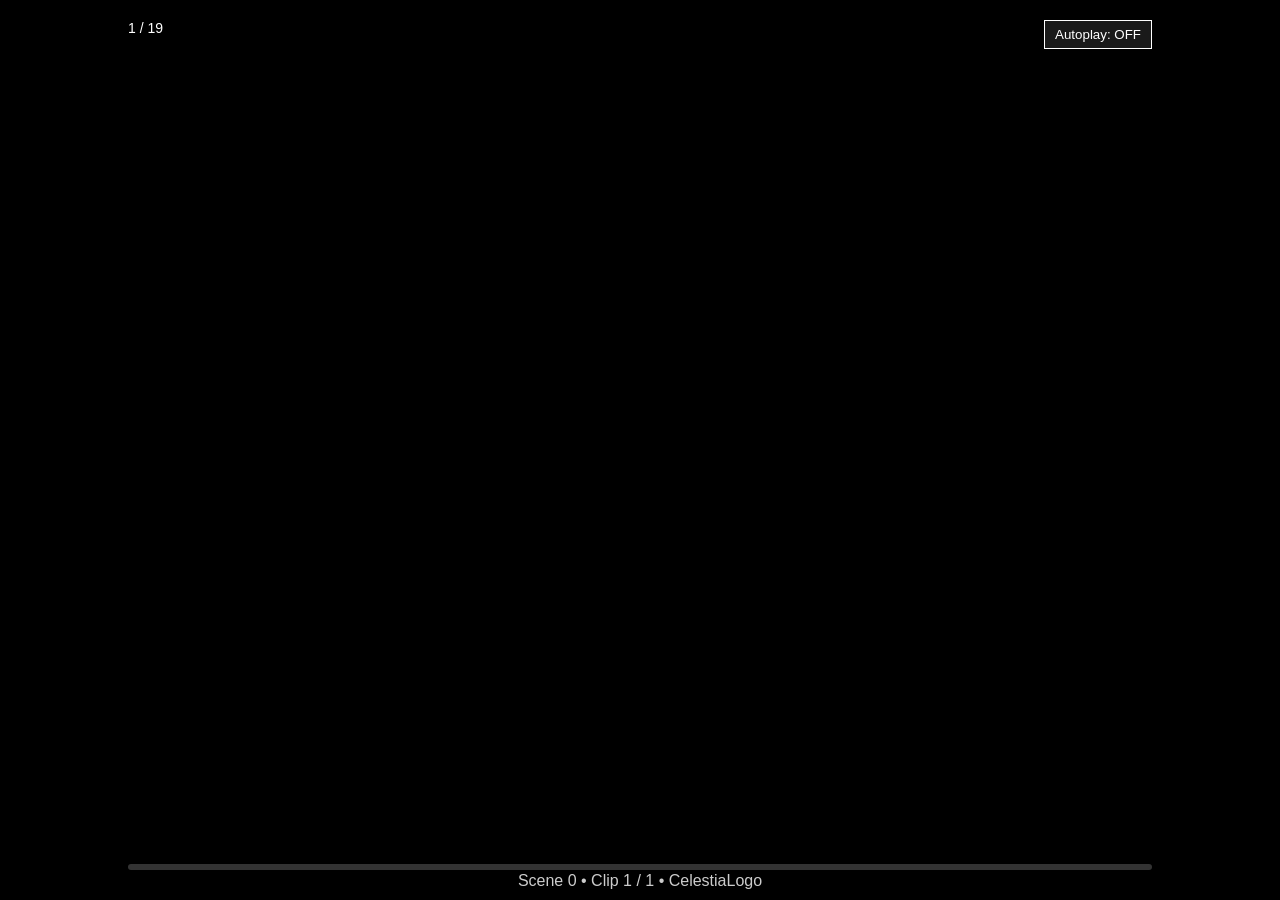
==== index.html @ 2d410489 "Index and the video renders" ====
<!DOCTYPE html>
<html lang="en">
<head>
  <meta charset="UTF-8">
  <title>Video Slide Deck</title>

  <style>
    body {
      margin: 0;
      background: black;
      display: flex;
      justify-content: center;
      align-items: center;
      height: 100vh;
      overflow: hidden;
    }

    video {
      width: 90%;
      max-height: 90vh;
    }

    .controls {
      position: absolute;
      bottom: 30px;
      width: 80%;
    }

    .progress-container {
      width: 100%;
      height: 6px;
      background: rgba(255,255,255,0.2);
      border-radius: 3px;
      overflow: hidden;
    }

    .progress {
      height: 100%;
      width: 0%;
      background: white;
      transition: width 0.1s linear;
    }

    .top-bar {
      position: absolute;
      top: 20px;
      color: white;
      font-family: Arial;
      font-size: 14px;
      display: flex;
      justify-content: space-between;
      width: 80%;
    }

    button {
      background: rgba(255,255,255,0.1);
      color: white;
      border: 1px solid white;
      padding: 6px 10px;
      cursor: pointer;
    }
  </style>
</head>

<body>

  <video id="player" muted></video>

  <div class="top-bar">
    <div id="label"></div>
    <button id="autoplayBtn">Autoplay: OFF</button>
  </div>

  <div class="controls">
    <div class="progress-container">
      <div class="progress" id="progress"></div>
    </div>
  </div>

<script>
const videos = [
  "scene0/S0_CelestiaLogo.mp4",

  "scene1/S1_Clip1_Immersion.mp4",
  "scene1/S1_Clip2_Abstraction.mp4",
  "scene1/S1_Clip3_Fold.mp4",
  "scene1/S1_Clip4_SphereSolution.mp4",

  "scene2/S2_Clip1_DataOverload.mp4",
  "scene2/S2_Clip2_ApparentMagnitude.mp4",
  "scene2/S2_Clip3_TheFilter.mp4",
  "scene2/S2_Clip4_OptimizedSky.mp4",

  "scene3/S3_Clip1_CelestialGrid.mp4",
  "scene3/S3_Clip2_ThePipeline.mp4",
  "scene3/S3_Clip3_GreatMigration.mp4",

  "scene4/S4_Clip1_Temperature.mp4",
  "scene4/S4_Clip2_BVIndex.mp4",
  "scene4/S4_Clip3_ColorWash.mp4",
  "scene4/S4_Clip4_Twinkle.mp4",

  "scene5/S5_Clip1_GraphData.mp4",
  "scene5/S5_Clip2_3DGraph.mp4",
  "scene5/S5_Clip3_Octree.mp4"
];


let index = 0;
let autoplay = false;

const player = document.getElementById("player");
const label = document.getElementById("label"); // top label
const progress = document.getElementById("progress");
const autoplayBtn = document.getElementById("autoplayBtn");

// 👉 NEW bottom label
const bottomLabel = document.createElement("div");
bottomLabel.style.position = "absolute";
bottomLabel.style.bottom = "10px";
bottomLabel.style.color = "white";
bottomLabel.style.fontFamily = "Arial";
bottomLabel.style.fontSize = "16px";
bottomLabel.style.opacity = "0.8";
document.body.appendChild(bottomLabel);

// Group videos by scene
const sceneMap = {};
videos.forEach((v) => {
  const scene = v.split("/")[0]; // scene1
  if (!sceneMap[scene]) sceneMap[scene] = [];
  sceneMap[scene].push(v);
});

function getMeta(path) {
  const [sceneFolder, file] = path.split("/");
  
  const sceneNumber = sceneFolder.replace("scene", "");
  
  // Example: S2_Clip3_TheFilter.mp4
  const parts = file.replace(".mp4", "").split("_");

  let clipNumber = 1;
  let clipName = "";

  if (parts.length >= 3) {
    clipNumber = parts[1].replace("Clip", "");
    clipName = parts.slice(2).join(" ");
  } else {
    // fallback for logo
    clipName = parts.slice(1).join(" ");
  }

  const totalClips = sceneMap[sceneFolder].length;

  return {
    sceneNumber,
    clipNumber,
    totalClips,
    clipName
  };
}

function loadVideo(i) {
  player.src = videos[i];
  player.play();

  label.innerText = `${i + 1} / ${videos.length}`;

  const meta = getMeta(videos[i]);

  bottomLabel.innerText =
    `Scene ${meta.sceneNumber} • Clip ${meta.clipNumber} / ${meta.totalClips} • ${meta.clipName}`;
}

// navigation
document.addEventListener("keydown", (e) => {
  if (e.key === "ArrowRight") {
    index = (index + 1) % videos.length;
    loadVideo(index);
  } else if (e.key === "ArrowLeft") {
    index = (index - 1 + videos.length) % videos.length;
    loadVideo(index);
  } else if (e.key === " ") {
    player.paused ? player.play() : player.pause();
  }
});

// progress
player.addEventListener("timeupdate", () => {
  if (player.duration) {
    const percent = (player.currentTime / player.duration) * 100;
    progress.style.width = percent + "%";
  }
});

// autoplay
player.addEventListener("ended", () => {
  if (autoplay) {
    index = (index + 1) % videos.length;
    loadVideo(index);
  }
});

autoplayBtn.addEventListener("click", () => {
  autoplay = !autoplay;
  autoplayBtn.innerText = `Autoplay: ${autoplay ? "ON" : "OFF"}`;
});

// init
loadVideo(index);
</script>

</body>
</html>
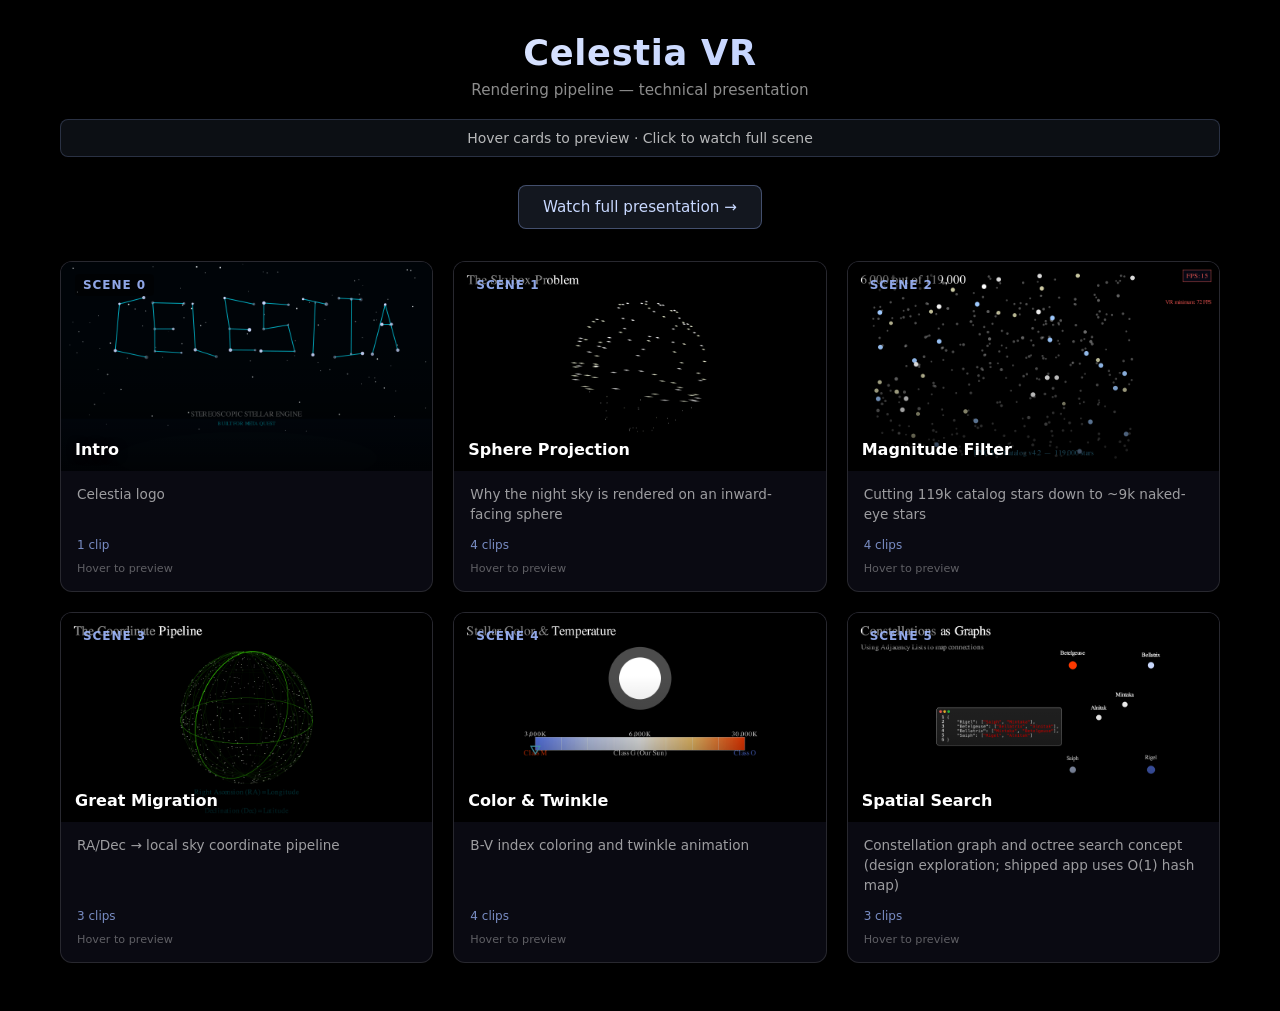
==== commit de5a07ce: "made a homepage with small preview for all the scenes" ====
--- a/index.html
+++ b/index.html
@@ -1,215 +1,42 @@
 <!DOCTYPE html>
 <html lang="en">
 <head>
+  <!-- Entry point: Celestia VR technical presentation homepage -->
   <meta charset="UTF-8">
-  <title>Video Slide Deck</title>
-
-  <style>
-    body {
-      margin: 0;
-      background: black;
-      display: flex;
-      justify-content: center;
-      align-items: center;
-      height: 100vh;
-      overflow: hidden;
-    }
-
-    video {
-      width: 90%;
-      max-height: 90vh;
-    }
-
-    .controls {
-      position: absolute;
-      bottom: 30px;
-      width: 80%;
-    }
-
-    .progress-container {
-      width: 100%;
-      height: 6px;
-      background: rgba(255,255,255,0.2);
-      border-radius: 3px;
-      overflow: hidden;
-    }
-
-    .progress {
-      height: 100%;
-      width: 0%;
-      background: white;
-      transition: width 0.1s linear;
-    }
-
-    .top-bar {
-      position: absolute;
-      top: 20px;
-      color: white;
-      font-family: Arial;
-      font-size: 14px;
-      display: flex;
-      justify-content: space-between;
-      width: 80%;
-    }
-
-    button {
-      background: rgba(255,255,255,0.1);
-      color: white;
-      border: 1px solid white;
-      padding: 6px 10px;
-      cursor: pointer;
-    }
-  </style>
+  <meta name="viewport" content="width=device-width, initial-scale=1">
+  <title>Celestia VR — Rendering Pipeline</title>
+  <meta name="description" content="Interactive overview of the CelestiaVR rendering pipeline — 6 Manim scenes on sphere projection, star filtering, coordinates, color, and search.">
+  <meta property="og:type" content="website">
+  <meta property="og:title" content="Celestia VR — Rendering Pipeline">
+  <meta property="og:description" content="Jump to any topic in the CelestiaVR technical presentation — GPU star field rendering for Meta Quest 3.">
+  <meta property="og:image" content="https://rdx-rajat-savdekar.github.io/Celestia_Presentation/posters/scene0.jpg">
+  <meta property="og:url" content="https://rdx-rajat-savdekar.github.io/Celestia_Presentation/">
+  <meta name="twitter:card" content="summary_large_image">
+  <link rel="icon" href="favicon.svg" type="image/svg+xml">
+  <link rel="apple-touch-icon" href="posters/scene0.jpg">
+  <link rel="stylesheet" href="css/style.css">
 </head>
-
 <body>
 
-  <video id="player" muted></video>
+  <main class="home">
+    <header class="home-header">
+      <h1>Celestia VR</h1>
+      <p class="subtitle">Rendering pipeline — technical presentation</p>
+    </header>
 
-  <div class="top-bar">
-    <div id="label"></div>
-    <button id="autoplayBtn">Autoplay: OFF</button>
-  </div>
+    <div class="hint-banner" role="note">
+      <span class="hint-desktop">Hover cards to preview · Click to watch full scene</span>
+      <span class="hint-touch">Tap a scene to watch</span>
+    </div>
 
-  <div class="controls">
-    <div class="progress-container">
-      <div class="progress" id="progress"></div>
+    <div class="full-deck-cta">
+      <a href="deck.html?full=1&amp;autoplay=1">Watch full presentation →</a>
     </div>
-  </div>
 
-<script>
-const videos = [
-  "scene0/S0_CelestiaLogo.mp4",
+    <div class="scene-grid" id="sceneGrid"></div>
+  </main>
 
-  "scene1/S1_Clip1_Immersion.mp4",
-  "scene1/S1_Clip2_Abstraction.mp4",
-  "scene1/S1_Clip3_Fold.mp4",
-  "scene1/S1_Clip4_SphereSolution.mp4",
-
-  "scene2/S2_Clip1_DataOverload.mp4",
-  "scene2/S2_Clip2_ApparentMagnitude.mp4",
-  "scene2/S2_Clip3_TheFilter.mp4",
-  "scene2/S2_Clip4_OptimizedSky.mp4",
-
-  "scene3/S3_Clip1_CelestialGrid.mp4",
-  "scene3/S3_Clip2_ThePipeline.mp4",
-  "scene3/S3_Clip3_GreatMigration.mp4",
-
-  "scene4/S4_Clip1_Temperature.mp4",
-  "scene4/S4_Clip2_BVIndex.mp4",
-  "scene4/S4_Clip3_ColorWash.mp4",
-  "scene4/S4_Clip4_Twinkle.mp4",
-
-  "scene5/S5_Clip1_GraphData.mp4",
-  "scene5/S5_Clip2_3DGraph.mp4",
-  "scene5/S5_Clip3_Octree.mp4"
-];
-
-
-let index = 0;
-let autoplay = false;
-
-const player = document.getElementById("player");
-const label = document.getElementById("label"); // top label
-const progress = document.getElementById("progress");
-const autoplayBtn = document.getElementById("autoplayBtn");
-
-// 👉 NEW bottom label
-const bottomLabel = document.createElement("div");
-bottomLabel.style.position = "absolute";
-bottomLabel.style.bottom = "10px";
-bottomLabel.style.color = "white";
-bottomLabel.style.fontFamily = "Arial";
-bottomLabel.style.fontSize = "16px";
-bottomLabel.style.opacity = "0.8";
-document.body.appendChild(bottomLabel);
-
-// Group videos by scene
-const sceneMap = {};
-videos.forEach((v) => {
-  const scene = v.split("/")[0]; // scene1
-  if (!sceneMap[scene]) sceneMap[scene] = [];
-  sceneMap[scene].push(v);
-});
-
-function getMeta(path) {
-  const [sceneFolder, file] = path.split("/");
-  
-  const sceneNumber = sceneFolder.replace("scene", "");
-  
-  // Example: S2_Clip3_TheFilter.mp4
-  const parts = file.replace(".mp4", "").split("_");
-
-  let clipNumber = 1;
-  let clipName = "";
-
-  if (parts.length >= 3) {
-    clipNumber = parts[1].replace("Clip", "");
-    clipName = parts.slice(2).join(" ");
-  } else {
-    // fallback for logo
-    clipName = parts.slice(1).join(" ");
-  }
-
-  const totalClips = sceneMap[sceneFolder].length;
-
-  return {
-    sceneNumber,
-    clipNumber,
-    totalClips,
-    clipName
-  };
-}
-
-function loadVideo(i) {
-  player.src = videos[i];
-  player.play();
-
-  label.innerText = `${i + 1} / ${videos.length}`;
-
-  const meta = getMeta(videos[i]);
-
-  bottomLabel.innerText =
-    `Scene ${meta.sceneNumber} • Clip ${meta.clipNumber} / ${meta.totalClips} • ${meta.clipName}`;
-}
-
-// navigation
-document.addEventListener("keydown", (e) => {
-  if (e.key === "ArrowRight") {
-    index = (index + 1) % videos.length;
-    loadVideo(index);
-  } else if (e.key === "ArrowLeft") {
-    index = (index - 1 + videos.length) % videos.length;
-    loadVideo(index);
-  } else if (e.key === " ") {
-    player.paused ? player.play() : player.pause();
-  }
-});
-
-// progress
-player.addEventListener("timeupdate", () => {
-  if (player.duration) {
-    const percent = (player.currentTime / player.duration) * 100;
-    progress.style.width = percent + "%";
-  }
-});
-
-// autoplay
-player.addEventListener("ended", () => {
-  if (autoplay) {
-    index = (index + 1) % videos.length;
-    loadVideo(index);
-  }
-});
-
-autoplayBtn.addEventListener("click", () => {
-  autoplay = !autoplay;
-  autoplayBtn.innerText = `Autoplay: ${autoplay ? "ON" : "OFF"}`;
-});
-
-// init
-loadVideo(index);
-</script>
-
+  <script src="js/manifest.js"></script>
+  <script src="js/home.js"></script>
 </body>
-</html>+</html>
--- a/css/style.css
+++ b/css/style.css
@@ -0,0 +1,467 @@
+/* Shared dark theme for Celestia presentation */
+
+*,
+*::before,
+*::after {
+  box-sizing: border-box;
+}
+
+body {
+  margin: 0;
+  background: #000;
+  color: #e8e8f0;
+  font-family: "Segoe UI", system-ui, -apple-system, sans-serif;
+  min-height: 100vh;
+}
+
+a {
+  color: #9eb8ff;
+  text-decoration: none;
+}
+
+a:hover {
+  text-decoration: underline;
+}
+
+button {
+  background: rgba(255, 255, 255, 0.08);
+  color: #fff;
+  border: 1px solid rgba(255, 255, 255, 0.35);
+  padding: 8px 14px;
+  border-radius: 6px;
+  cursor: pointer;
+  font-size: 14px;
+  font-family: inherit;
+  transition: background 0.15s ease;
+}
+
+button:hover {
+  background: rgba(255, 255, 255, 0.16);
+}
+
+/* ── Homepage ── */
+
+.home {
+  max-width: 1200px;
+  margin: 0 auto;
+  padding: 32px 20px 48px;
+}
+
+.home-header {
+  text-align: center;
+  margin-bottom: 12px;
+}
+
+.home-header h1 {
+  margin: 0 0 8px;
+  font-size: clamp(1.5rem, 4vw, 2.2rem);
+  font-weight: 600;
+  letter-spacing: 0.02em;
+  background: linear-gradient(135deg, #fff 0%, #9eb8ff 100%);
+  -webkit-background-clip: text;
+  -webkit-text-fill-color: transparent;
+  background-clip: text;
+}
+
+.home-header .subtitle {
+  margin: 0;
+  color: rgba(255, 255, 255, 0.55);
+  font-size: 0.95rem;
+}
+
+.hint-banner {
+  text-align: center;
+  margin: 20px 0 28px;
+  padding: 10px 16px;
+  background: rgba(158, 184, 255, 0.08);
+  border: 1px solid rgba(158, 184, 255, 0.2);
+  border-radius: 8px;
+  font-size: 0.875rem;
+  color: rgba(255, 255, 255, 0.7);
+}
+
+.hint-banner .hint-desktop {
+  display: inline;
+}
+
+.hint-banner .hint-touch {
+  display: none;
+}
+
+@media (hover: none) {
+  .hint-banner .hint-desktop {
+    display: none;
+  }
+
+  .hint-banner .hint-touch {
+    display: inline;
+  }
+}
+
+@media (prefers-reduced-motion: reduce) {
+  .hint-banner .hint-desktop {
+    display: none;
+  }
+
+  .hint-banner .hint-touch {
+    display: inline;
+  }
+}
+
+.full-deck-cta {
+  display: flex;
+  justify-content: center;
+  margin-bottom: 32px;
+}
+
+.full-deck-cta a {
+  display: inline-block;
+  padding: 12px 24px;
+  background: rgba(158, 184, 255, 0.12);
+  border: 1px solid rgba(158, 184, 255, 0.35);
+  border-radius: 8px;
+  color: #c8d8ff;
+  font-size: 0.95rem;
+  text-decoration: none;
+  transition: background 0.15s ease;
+}
+
+.full-deck-cta a:hover {
+  background: rgba(158, 184, 255, 0.22);
+  text-decoration: none;
+}
+
+.scene-grid {
+  display: grid;
+  grid-template-columns: repeat(auto-fill, minmax(280px, 1fr));
+  gap: 20px;
+}
+
+.scene-card {
+  position: relative;
+  display: flex;
+  flex-direction: column;
+  border-radius: 12px;
+  overflow: hidden;
+  border: 1px solid rgba(255, 255, 255, 0.12);
+  background: #0a0a12;
+  cursor: pointer;
+  text-decoration: none;
+  color: inherit;
+  transition: border-color 0.2s ease, transform 0.2s ease, box-shadow 0.2s ease;
+}
+
+.scene-card:hover,
+.scene-card:focus-visible {
+  border-color: rgba(158, 184, 255, 0.45);
+  transform: translateY(-2px);
+  box-shadow: 0 8px 32px rgba(0, 0, 0, 0.5);
+  text-decoration: none;
+  outline: none;
+}
+
+.scene-card:focus-visible {
+  box-shadow: 0 0 0 2px rgba(158, 184, 255, 0.5);
+}
+
+.scene-thumb {
+  position: relative;
+  aspect-ratio: 16 / 9;
+  background: #0a0a12;
+  overflow: hidden;
+}
+
+.scene-thumb::after {
+  content: "";
+  position: absolute;
+  inset: 0;
+  background: linear-gradient(
+    to top,
+    rgba(0, 0, 0, 0.75) 0%,
+    rgba(0, 0, 0, 0.15) 45%,
+    transparent 70%
+  );
+  pointer-events: none;
+  z-index: 1;
+}
+
+.scene-thumb-num {
+  position: absolute;
+  top: 12px;
+  left: 14px;
+  z-index: 2;
+  font-size: 0.75rem;
+  font-weight: 600;
+  letter-spacing: 0.08em;
+  text-transform: uppercase;
+  color: rgba(158, 184, 255, 0.9);
+  background: rgba(0, 0, 0, 0.45);
+  padding: 4px 8px;
+  border-radius: 4px;
+}
+
+.scene-thumb-title {
+  position: absolute;
+  bottom: 12px;
+  left: 14px;
+  right: 14px;
+  z-index: 2;
+  font-size: 1rem;
+  font-weight: 600;
+  color: #fff;
+  text-shadow: 0 1px 8px rgba(0, 0, 0, 0.8);
+}
+
+.scene-poster,
+.scene-thumb video {
+  position: absolute;
+  inset: 0;
+  width: 100%;
+  height: 100%;
+  object-fit: cover;
+  z-index: 0;
+}
+
+.scene-poster {
+  transition: opacity 0.25s ease;
+}
+
+.scene-thumb video {
+  opacity: 0;
+  transition: opacity 0.25s ease;
+}
+
+.scene-card.is-previewing .scene-poster {
+  opacity: 0;
+}
+
+.scene-card.is-previewing .scene-thumb video {
+  opacity: 1;
+}
+
+.scene-body {
+  padding: 14px 16px 16px;
+  flex: 1;
+  display: flex;
+  flex-direction: column;
+  gap: 6px;
+}
+
+.scene-body p {
+  margin: 0;
+  font-size: 0.85rem;
+  line-height: 1.45;
+  color: rgba(255, 255, 255, 0.6);
+}
+
+.scene-meta {
+  margin-top: auto;
+  padding-top: 8px;
+  font-size: 0.75rem;
+  color: rgba(158, 184, 255, 0.75);
+}
+
+.card-action-hint {
+  font-size: 0.7rem;
+  color: rgba(255, 255, 255, 0.35);
+  margin-top: 4px;
+}
+
+@media (hover: none) {
+  .card-action-hint .hint-hover {
+    display: none;
+  }
+}
+
+@media (hover: hover) {
+  .card-action-hint .hint-tap {
+    display: none;
+  }
+}
+
+@media (prefers-reduced-motion: reduce) {
+  .card-action-hint .hint-hover {
+    display: none;
+  }
+
+  .card-action-hint .hint-tap {
+    display: inline;
+  }
+}
+
+/* ── Deck player ── */
+
+.deck-body {
+  display: flex;
+  justify-content: center;
+  align-items: center;
+  height: 100vh;
+  overflow: hidden;
+}
+
+.deck-body video {
+  width: 90%;
+  max-height: 90vh;
+}
+
+.deck-nav {
+  position: absolute;
+  top: 50%;
+  transform: translateY(-50%);
+  z-index: 10;
+  width: 44px;
+  height: 44px;
+  padding: 0;
+  border-radius: 50%;
+  border: 1px solid rgba(255, 255, 255, 0.35);
+  background: rgba(0, 0, 0, 0.45);
+  color: #fff;
+  display: flex;
+  align-items: center;
+  justify-content: center;
+  cursor: pointer;
+  -webkit-tap-highlight-color: transparent;
+  transition: background 0.15s ease, border-color 0.15s ease;
+}
+
+.deck-nav svg {
+  width: 22px;
+  height: 22px;
+  display: block;
+  fill: none;
+  stroke: currentColor;
+  stroke-width: 2;
+  stroke-linecap: round;
+  stroke-linejoin: round;
+}
+
+.deck-nav:hover:not(:disabled) {
+  background: rgba(255, 255, 255, 0.18);
+  border-color: rgba(255, 255, 255, 0.6);
+}
+
+.deck-nav:active:not(:disabled) {
+  background: rgba(255, 255, 255, 0.28);
+}
+
+.deck-nav:disabled {
+  opacity: 0.2;
+  cursor: default;
+}
+
+.deck-nav-prev {
+  left: max(8px, env(safe-area-inset-left));
+}
+
+.deck-nav-next {
+  right: max(8px, env(safe-area-inset-right));
+}
+
+@media (min-width: 768px) {
+  .deck-nav {
+    width: 48px;
+    height: 48px;
+  }
+
+  .deck-nav svg {
+    width: 24px;
+    height: 24px;
+  }
+
+  .deck-nav-prev {
+    left: max(20px, env(safe-area-inset-left));
+  }
+
+  .deck-nav-next {
+    right: max(20px, env(safe-area-inset-right));
+  }
+}
+
+.deck-top-bar {
+  position: absolute;
+  top: 20px;
+  left: 50%;
+  transform: translateX(-50%);
+  width: min(90%, 960px);
+  color: #fff;
+  font-size: 14px;
+  display: flex;
+  justify-content: space-between;
+  align-items: flex-start;
+  gap: 16px;
+}
+
+.deck-top-left {
+  display: flex;
+  flex-direction: column;
+  gap: 4px;
+}
+
+.deck-top-left .back-link {
+  font-size: 13px;
+  color: rgba(158, 184, 255, 0.85);
+}
+
+.deck-top-left .scene-title {
+  font-size: 15px;
+  font-weight: 600;
+}
+
+.deck-top-left .clip-counter {
+  opacity: 0.65;
+  font-size: 13px;
+}
+
+.deck-top-right {
+  display: flex;
+  gap: 8px;
+  align-items: center;
+  flex-shrink: 0;
+}
+
+.deck-controls {
+  position: absolute;
+  bottom: 30px;
+  left: 50%;
+  transform: translateX(-50%);
+  width: min(80%, 800px);
+}
+
+.deck-bottom-label {
+  position: absolute;
+  bottom: 10px;
+  left: 50%;
+  transform: translateX(-50%);
+  color: #fff;
+  font-size: 16px;
+  opacity: 0.8;
+  white-space: nowrap;
+  max-width: 90%;
+  overflow: hidden;
+  text-overflow: ellipsis;
+}
+
+.progress-container {
+  width: 100%;
+  height: 6px;
+  background: rgba(255, 255, 255, 0.2);
+  border-radius: 3px;
+  overflow: hidden;
+}
+
+.progress {
+  height: 100%;
+  width: 0%;
+  background: #fff;
+  transition: width 0.1s linear;
+}
+
+@media (prefers-reduced-motion: reduce) {
+  .progress {
+    transition: none;
+  }
+
+  .scene-card {
+    transition: none;
+  }
+}
